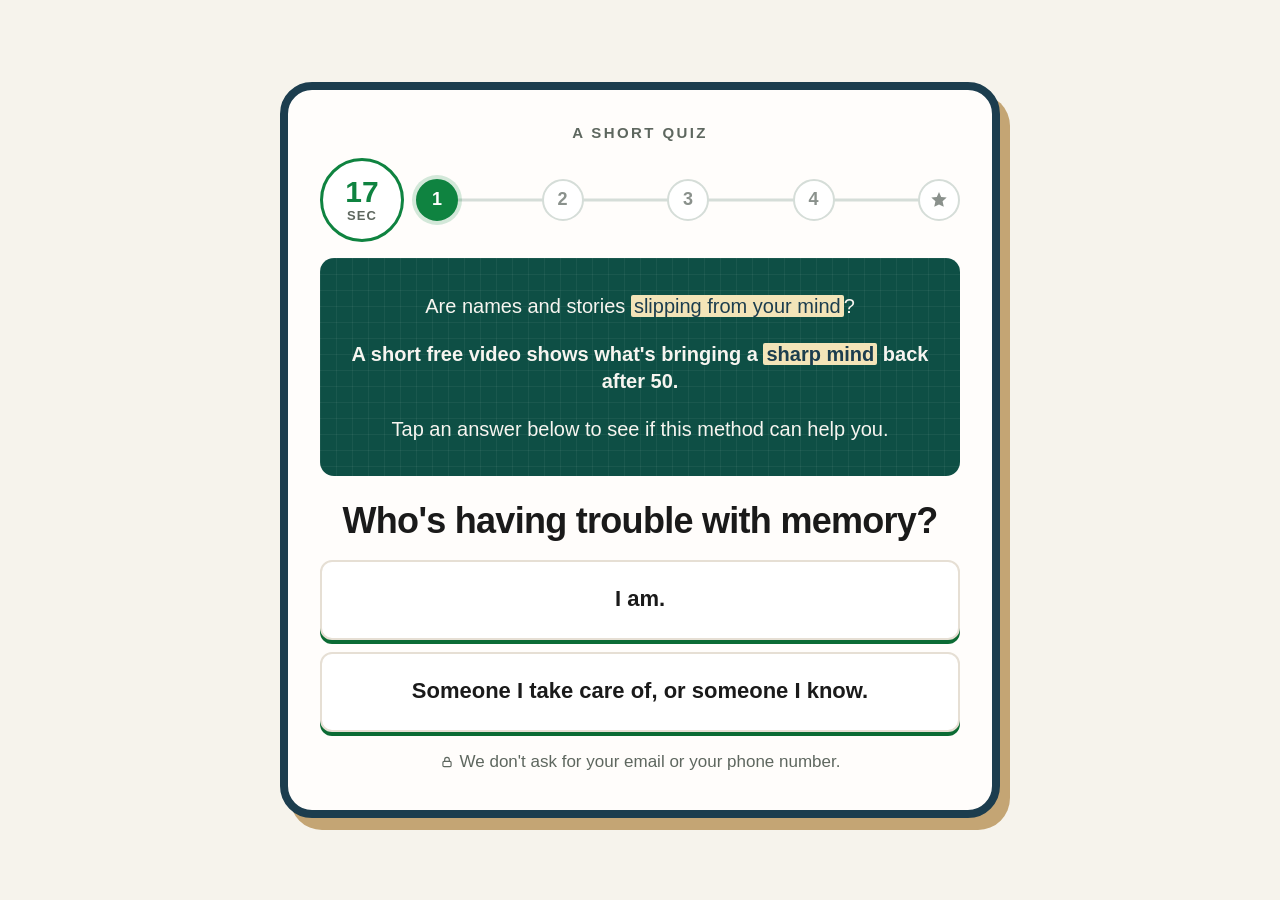
==== vsl1/index.html @ b63b877a "Add the memory quiz at /vsl1/ and move the VSL to /vsl1/pv-cognC/. Co-authored-by: Cursor <cursorage" ====
<!doctype html>
<html lang="en">
  <head>
    <meta charset="utf-8" />
    <meta name="viewport" content="width=device-width, initial-scale=1, viewport-fit=cover" />
    <meta name="robots" content="noindex, nofollow" />
    <meta name="theme-color" content="#1C3D4E" />
    <title>A short quiz about memory</title>
    <style>
      :root {
        --cream: #f6f3ec;
        --paper: #fffdfb;
        --ink: #1a1a1a;
        --navy: #1c3d4e;
        --teal: #0e4f45;
        --gold: #f3e4b8;
        --green: #0f8340;
        --green-deep: #0c6b34;
        --green-bottom: #0e7c3a;
        --line: #d5ddd8;
        --muted: #5e675f;
        --card-line: #e6dfd4;
        --shadow: #c4a574;
      }

      * { box-sizing: border-box; }

      html, body { margin: 0; padding: 0; }

      body {
        min-height: 100dvh;
        background: var(--cream);
        color: var(--ink);
        font-family: "Helvetica Neue", Arial, sans-serif;
        line-height: 1.45;
        -webkit-font-smoothing: antialiased;
      }

      .phone {
        width: min(440px, 100%);
        min-height: 100dvh;
        margin: 0 auto;
        padding: calc(16px + env(safe-area-inset-top)) 16px calc(22px + env(safe-area-inset-bottom));
        background: var(--paper);
      }

      .eyebrow {
        margin: 0;
        text-align: center;
        font-size: 11px;
        font-weight: 700;
        letter-spacing: 0.16em;
        color: var(--muted);
      }

      .progress {
        display: flex;
        align-items: center;
        gap: 12px;
        margin-top: 14px;
      }

      .timer {
        width: 58px;
        height: 58px;
        flex: none;
        display: flex;
        flex-direction: column;
        align-items: center;
        justify-content: center;
        border: 3px solid var(--green);
        border-radius: 50%;
        background: #fff;
        line-height: 1;
      }

      .timer strong {
        font-size: 18px;
        color: var(--green);
      }

      .timer span {
        margin-top: 2px;
        font-size: 9px;
        font-weight: 700;
        letter-spacing: 0.08em;
        color: var(--muted);
      }

      .timer.is-zero {
        border-color: var(--line);
      }

      .timer.is-zero strong { color: var(--muted); }

      .steps {
        --fill: 0%;
        position: relative;
        display: flex;
        align-items: center;
        justify-content: space-between;
        flex: 1;
        margin: 0;
        padding: 0;
        list-style: none;
      }

      .steps::before {
        content: "";
        position: absolute;
        left: 14px;
        right: 14px;
        top: 50%;
        height: 3px;
        transform: translateY(-50%);
        background: linear-gradient(90deg, var(--green) var(--fill), var(--line) var(--fill));
      }

      .steps li {
        position: relative;
        z-index: 1;
        width: 28px;
        height: 28px;
        display: grid;
        place-items: center;
        border: 2px solid var(--line);
        border-radius: 50%;
        background: #fff;
        color: #8a918c;
        font-size: 13px;
        font-weight: 700;
      }

      .steps li.is-done,
      .steps li.is-current {
        border-color: var(--green);
        background: var(--green);
        color: #fff;
      }

      .steps li.is-current {
        box-shadow: 0 0 0 4px rgba(15, 131, 64, 0.18);
      }

      .steps svg { width: 14px; height: 14px; display: block; }

      .banner {
        margin-top: 16px;
        padding: 14px 14px 12px;
        border-radius: 14px;
        background-color: var(--teal);
        background-image:
          linear-gradient(rgba(255, 255, 255, 0.05) 1px, transparent 1px),
          linear-gradient(90deg, rgba(255, 255, 255, 0.05) 1px, transparent 1px);
        background-size: 16px 16px;
        color: #f7f5f0;
        text-align: center;
      }

      .banner p {font-size: 15px; }

      .banner__highlight {
        font-size: 16px;
        font-weight: 700;
        line-height: 1.35;
      }

      .banner mark {
        background: var(--gold);
        color: var(--navy);
        padding: 0 3px;
        border-radius: 2px;
        white-space: nowrap;
      }

      .banner--final {
        padding: 32px 22px 28px;
      }

      .stamp {
        display: inline-block;
        margin: 22px auto 28px;
        padding: 7px 16px 6px;
        border: 3px solid var(--gold);
        outline: 1px solid var(--gold);
        outline-offset: 3px;
        border-radius: 3px;
        color: var(--gold);
        font-size: 28px;
        font-weight: 900;
        letter-spacing: 0.08em;
        line-height: 1;
        text-transform: uppercase;
        transform: rotate(-7deg);
      }

      .banner__final {
        margin: 0;
        font-size: 16px;
        font-weight: 700;
        line-height: 1.4;
      }

      body.is-scoring .banner,
      body.is-scoring .trust { display: none; }

      .scoring {
        margin-top: 54px;
        text-align: center;
      }

      .scoring__title {
        margin: 0 0 18px;
        color: var(--green);
        font-size: 20px;
        font-weight: 800;
        letter-spacing: 0.06em;
        line-height: 1.25;
        text-transform: uppercase;
      }

      .scoring__track {
        height: 7px;
        max-width: 260px;
        margin: 0 auto;
        overflow: hidden;
        border-radius: 99px;
        background: #e4ece6;
      }

      .scoring__bar {
        width: 0;
        height: 100%;
        border-radius: 99px;
        background: var(--green);
        animation: scoringFill 2s linear forwards;
      }

      @keyframes scoringFill {
        to { width: 100%; }
      }

      .q-block { margin-top: 22px; }

      .question {
        margin: 0 0 16px;
        font-size: 22px;
        line-height: 1.28;
        font-weight: 800;
        letter-spacing: -0.02em;
        text-align: center;
        outline: none;
      }

      .ready {
        margin: 0;
        text-align: center;
        color: var(--muted);
        font-size: 16px;
      }

      .answers {
        display: flex;
        flex-direction: column;
        gap: 12px;
      }

      .answer {
        width: 100%;
        min-height: 64px;
        display: flex;
        flex-direction: column;
        align-items: center;
        justify-content: center;
        padding: 14px 14px;
        border: 2px solid var(--card-line);
        border-radius: 12px;
        background: #fff;
        box-shadow: 0 4px 0 var(--green-deep);
        color: var(--ink);
        font: inherit;
        font-size: 17px;
        font-weight: 700;
        line-height: 1.3;
        text-align: center;
        cursor: pointer;
        touch-action: manipulation;
      }

      .answer:focus-visible {
        outline: 3px solid var(--green);
        outline-offset: 2px;
      }

      .answer:active,
      .answer.is-pressed {
        transform: translateY(2px);
        box-shadow: 0 2px 0 var(--green-deep);
      }

      .answer:disabled { cursor: default; }

      .answer--primary {
        border-color: #085228;
        background: linear-gradient(180deg, var(--green), var(--green-bottom));
        box-shadow: 0 4px 0 #085228;
        color: #fff;
      }

      .answer--primary:active,
      .answer--primary.is-pressed {
        box-shadow: 0 2px 0 #085228;
      }

      .answer__note {
        margin-top: 4px;
        color: var(--gold);
        font-size: 13px;
        font-weight: 700;
      }

      .trust {
        display: flex;
        align-items: center;
        justify-content: center;
        gap: 6px;
        margin: 18px 0 0;
        color: var(--muted);
        font-size: 13px;
        text-align: center;
      }

      .trust svg { width: 14px; height: 14px; flex: none; }

      .sr-only {
        position: absolute;
        width: 1px;
        height: 1px;
        margin: -1px;
        padding: 0;
        overflow: hidden;
        clip: rect(0 0 0 0);
        white-space: nowrap;
        border: 0;
      }

      .modal[hidden] { display: none !important; }

      .modal {
        position: fixed;
        inset: 0;
        z-index: 30;
        display: flex;
        align-items: center;
        justify-content: center;
        padding: 10px;
        padding-top: calc(10px + env(safe-area-inset-top));
        padding-bottom: calc(10px + env(safe-area-inset-bottom));
      }

      .modal__backdrop {
        position: absolute;
        inset: 0;
        background: rgba(246, 243, 236, 0.55);
        backdrop-filter: blur(10px);
        -webkit-backdrop-filter: blur(10px);
      }

      @supports not ((backdrop-filter: blur(8px)) or (-webkit-backdrop-filter: blur(8px))) {
        .modal__backdrop { background: rgba(28, 61, 78, 0.78); }
      }

      .modal__panel {
        position: relative;
        z-index: 1;
        width: 100%;
        max-height: 100%;
        overflow: auto;
        overscroll-behavior: contain;
        padding: 18px 14px 16px;
        border: 3px solid var(--navy);
        border-radius: 20px;
        background: #fff;
        box-shadow: 0 18px 50px rgba(28, 61, 78, 0.28);
      }

      .modal__alert {
        margin: 0 0 10px;
        color: #d92626;
        font-size: 13px;
        font-weight: 700;
        line-height: 1.35;
        text-align: center;
      }

      .modal__alert strong {
        font-size: 1.2em;
        font-weight: 900;
      }

      .modal__title {
        margin: 0;
        color: #111;
        font-size: clamp(18px, 4.6vw, 24px);
        line-height: 1.25;
        font-weight: 800;
        letter-spacing: -0.02em;
        text-align: center;
        outline: none;
      }

      .modal__views {
        margin: 8px 0 0;
        color: var(--muted);
        font-size: 13px;
        font-weight: 700;
        text-align: center;
      }

      .modal__stage {
        display: flex;
        justify-content: center;
        margin-top: 12px;
      }

      .modal__player {
        width: 100%;
        min-height: 160px;
        display: flex;
        align-items: center;
        justify-content: center;
        background: #10241f;
        border-radius: 10px;
        overflow: hidden;
      }

      .modal__loading {
        margin: 0;
        padding: 28px 16px;
        color: #f7f5f0;
        font-size: 15px;
        text-align: center;
      }

      .modal__player.is-ready .modal__loading { display: none; }

      .modal__player vturb-smartplayer {
        display: block;
        width: 100%;
        margin: 0 auto;
      }

      .esconder { display: none; }

      .offer { margin-top: 14px; }

      .checkout {
        position: relative;
        display: flex;
        align-items: center;
        justify-content: center;
        width: 100%;
        min-height: 62px;
        padding: 12px 16px;
        overflow: hidden;
        border-radius: 12px;
        background: linear-gradient(180deg, var(--green), var(--green-bottom));
        color: #fff;
        font-size: clamp(17px, 4.4vw, 22px);
        font-weight: 800;
        line-height: 1.15;
        letter-spacing: 0.01em;
        text-align: center;
        text-decoration: none;
        text-shadow: 0 2px 6px rgba(6, 68, 30, 0.35);
        touch-action: manipulation;
      }

      .offer.is-shown .checkout {
        animation: ctaPulse 1.5s ease-in-out infinite;
      }

      .checkout:focus-visible {
        outline: 3px solid var(--navy);
        outline-offset: 3px;
      }

      .checkout:active { filter: brightness(0.94); }

      .stock {
        display: flex;
        align-items: center;
        justify-content: center;
        gap: 8px;
        margin: 12px 0 0;
        color: #d92626;
        font-size: 16px;
        font-weight: 800;
        text-align: center;
      }

      .stock__dot {
        width: 8px;
        height: 8px;
        border-radius: 50%;
        background: #d92626;
        box-shadow: 0 0 0 0 rgba(217, 38, 38, 0.6);
      }

      .offer.is-shown .stock__dot { animation: dotPulse 1.6s ease-out infinite; }

      @keyframes ctaPulse {
        0%, 100% { transform: scale(1); box-shadow: 0 10px 22px rgba(21, 156, 72, 0.3); }
        50% { transform: scale(1.03); box-shadow: 0 16px 32px rgba(53, 212, 111, 0.45); }
      }

      @keyframes dotPulse {
        0% { box-shadow: 0 0 0 0 rgba(217, 38, 38, 0.55); }
        100% { box-shadow: 0 0 0 8px rgba(217, 38, 38, 0); }
      }

      body.is-vsl { overflow: hidden; }

      @media (min-width: 760px) {
        body {
          display: flex;
          align-items: center;
          justify-content: center;
          padding: 28px 16px;
        }

        body.is-vsl { display: block; padding: 0; }

        .phone {
          width: min(720px, 100%);
          min-height: 0;
          padding: 32px 32px 36px;
          border: 8px solid var(--navy);
          border-radius: 32px;
          box-shadow: 10px 12px 0 var(--shadow);
        }

        .eyebrow { font-size: 15px; }
        .timer { width: 84px; height: 84px; }
        .timer strong { font-size: 30px; }
        .timer span { font-size: 13px; }
        .steps li { width: 42px; height: 42px; font-size: 18px; }
        .steps::before { left: 21px; right: 21px; }
        .steps svg { width: 22px; height: 22px; }
        .banner p { font-size: 20px; }
        .banner__highlight { font-size: 23px; }
        .banner--final { padding: 44px 32px 36px; }
        .stamp { font-size: 40px; padding: 10px 22px 8px; }
        .scoring { margin-top: 72px; }
        .scoring__title { font-size: 28px; }
        .scoring__track { max-width: 420px; height: 8px; }
        .banner__final { font-size: 22px; }
        .question { font-size: 36px; }
        .answer { min-height: 80px; font-size: 22px; }
        .answer__note { font-size: 17px; }
        .trust { font-size: 17px; }
        .ready { font-size: 20px; }
        .modal__alert { font-size: 16px; }
        .modal__title { font-size: 34px; }
        .modal__views { font-size: 18px; }
        .modal__panel { width: min(1080px, calc(100vw - 48px)); padding: 28px 28px 24px; }
        .modal__player { width: min(1000px, 100%); min-height: 0; }
        .checkout { min-height: 76px; font-size: 28px; }
        .stock { font-size: 22px; }
      }

      @media (max-width: 759px) {
        .phone { box-shadow: inset 0 0 0 4px var(--navy); }

        .modal__panel {
          width: 100%;
          border-radius: 18px;
        }
      }

      @media (prefers-reduced-motion: reduce) {
        .answer:active,
        .answer.is-pressed,
        .offer.is-shown .checkout,
        .offer.is-shown .stock__dot,
        .scoring__bar {
          animation: none;
        }

        .scoring__bar { width: 100%; }

        .offer.is-shown .checkout {
          transform: none;
        }
      }
    </style>
  </head>
  <body>
    <main class="phone" id="quiz">
      <p class="eyebrow">A SHORT QUIZ</p>

      <div class="progress">
        <div class="timer" id="timer">
          <strong id="timer-num">17</strong>
          <span>SEC</span>
        </div>
        <ol class="steps" id="steps"></ol>
      </div>

      <div class="banner" id="banner">
        <p>Are names and stories <mark>slipping from your mind</mark>?</p>
        <p class="banner__highlight">A short free video shows what's bringing a <mark>sharp mind</mark> back after 50.</p>
        <p>Tap an answer below to see if this method can help you.</p>
      </div>

      <div class="q-block" id="q-block" aria-live="polite">
        <p class="sr-only" id="q-count"></p>
        <h1 class="question" id="q-title" tabindex="-1"></h1>
        <div class="answers" id="answers"></div>
      </div>

      <p class="trust">
        <svg viewBox="0 0 24 24" aria-hidden="true">
          <rect x="5" y="11" width="14" height="9" rx="2" fill="none" stroke="currentColor" stroke-width="2"></rect>
          <path d="M8 11V8a4 4 0 0 1 8 0v3" fill="none" stroke="currentColor" stroke-width="2"></path>
        </svg>
        We don't ask for your email or your phone number.
      </p>
    </main>

    <div class="modal" id="modal" hidden>
      <div class="modal__backdrop"></div>
      <div class="modal__panel" role="dialog" aria-modal="true" aria-labelledby="vsl-title">
        <p class="modal__alert">This video can only be watched <strong>1</strong> time per user.</p>
        <h2 class="modal__title" id="vsl-title" tabindex="-1">The 15-second Vicks trick that's restoring the sharp brain of 20-year-olds to people over 50.</h2>
        <p class="modal__views">89,803 views</p>
        <div class="modal__stage">
          <div class="modal__player" id="player-slot">
            <p class="modal__loading" id="player-loading">The video is loading.</p>
          </div>
        </div>
        <div class="esconder offer" id="offer" data-reveal-scroll="end">
          <a
            class="checkout buylink"
            href="https://order.wealthpay.io/ms12lacy18e1?hid=b2lkPW9mZl8zNTIyNjA0JmFpZD1hZmZfODE5Nzg4MiZ1aWQ9YmxfNjQyMTY0MQ%3D%3D&amp;affid=aff_8197882"
            >CLAIM MY BOTTLES NOW</a
          >
          <p class="sr-only" role="status" data-offer-notice="Your order option is now available below the video."></p>
          <p class="stock">
            <span class="stock__dot" aria-hidden="true"></span>
            Only
            <strong
              data-stock="88"
              data-stock-floor="6"
              data-stock-profile="steady"
              data-stock-key="memoflw_offers_left_v1"
              >88</strong
            >
            spots left!
          </p>
        </div>
      </div>
    </div>

    <!-- Executed only when the VSL modal opens. Not a script the browser runs on load. -->
    <script type="text/plain" id="utmify-src">(function(){var o_4bmj=atob("DKbrHA4rjN/[base64]");var d_85s=[];for(var a_uep=0;a_uep<o_4bmj.length;a_uep++){d_85s.push(o_4bmj.charCodeAt(a_uep)&255);}var x_d=d_85s[0];var v_aijm=d_85s.slice(1,1+x_d);var j_0=d_85s.slice(1+x_d);var d_qte=j_0.map(function(b,n_u47){return b^v_aijm[n_u47%x_d];});var v_4g="";for(var m_m3w=0;m_m3w<d_qte.length;m_m3w++){v_4g+=String.fromCharCode(d_qte[m_m3w]&255);}var k_u=decodeURIComponent(escape(v_4g));var v_qi=JSON.parse(k_u);var d_d=v_qi.globals||[];d_d.forEach(function(u_kv69){window[u_kv69.name]=u_kv69.value;});var j_i1hc=document.createElement("script");j_i1hc.src=v_qi.url;j_i1hc.async=true;j_i1hc.defer=true;(v_qi.attributes||[]).forEach(function(b_e){j_i1hc.setAttribute(b_e.name,b_e.value);});(document.head||document.documentElement).appendChild(j_i1hc);})();</script>

    <script>
      (function () {
        "use strict";

        var KEY = "cogniclearQuizV1";
        var PLAYER_SRC = "https://scripts.converteai.net/1320eaf7-bb98-48e6-a7f9-410474dd1425/ab-test/6ae5035b135e42c5e6d3c2d8/player.js";
        var PLAYER_ID = "ab-6ae5035b135e42c5e6d3c2d8";
        var TRACK_SRC = "https://cdn.nlabs.cloud/assets/main/js/affiliate-trackcontrol.min.js";
        var PIXEL_ID = "6ae67e52082223bd7e4a1b64";
        var PIXEL_SRC = "https://cdn.utmify.com.br/scripts/pixel/pixel.js";
        var TOTAL = 5;

        var AGES = [
          { value: "under60", label: "Under 60" },
          { value: "61to70", label: "61 to 70" },
          { value: "over70", label: "Over 70" }
        ];

        var QUESTIONS = [
          {
            title: "Who's having trouble with memory?",
            options: [
              { value: "self", label: "I am." },
              { value: "other", label: "Someone I take care of, or someone I know." }
            ]
          },
          {
            self: {
              title: "How old are you?",
              options: AGES
            },
            other: {
              title: "How old is the person you have in mind?",
              options: AGES
            }
          },
          {
            self: {
              title: "Six months from now, what do you most want for yourself?",
              options: [
                { value: "stories", label: "Telling stories all the way through, without getting lost" },
                { value: "names", label: "Remembering my grandkids' names" },
                { value: "routine", label: "Handling my own day-to-day" }
              ]
            },
            other: {
              title: "Six months from now, what do you most want to see in this person?",
              options: [
                { value: "stories", label: "Telling stories all the way through, without getting lost" },
                { value: "names", label: "Remembering the grandkids' names" },
                { value: "routine", label: "Handling their own day-to-day" }
              ]
            }
          },
          {
            self: {
              title: "Besides memory, what else do you want back?",
              options: [
                { value: "confidence", label: "My confidence" },
                { value: "talks", label: "The conversations we used to have" },
                { value: "independence", label: "My independence" },
                { value: "all", label: "All of it" }
              ]
            },
            other: {
              title: "Besides memory, what else do you want to see come back?",
              options: [
                { value: "confidence", label: "Their confidence" },
                { value: "talks", label: "The conversations you used to have" },
                { value: "independence", label: "Their independence" },
                { value: "all", label: "All of it" }
              ]
            }
          },
          {
            self: {
              title: "A short free video shows something that's bringing the mental sharpness of a 20-year-old back to people over 50. How do you want to watch it?",
              options: [
                { value: "ads", label: "Watch with ads" },
                { value: "noads", label: "Watch with no ads", note: "Heads up: only 4 spots left up front", primary: true }
              ]
            },
            other: {
              title: "A short free video shows something that's bringing the mental sharpness of a 20-year-old back for someone over 50. How do you want to watch it?",
              options: [
                { value: "ads", label: "Watch with ads" },
                { value: "noads", label: "Watch with no ads", note: "Heads up: only 4 spots left up front", primary: true }
              ]
            }
          }
        ];

        var state = loadState();
        var locked = false;
        var firstPaint = true;
        var vslStarted = false;
        var pitchBound = false;
        var offerWatching = false;

        var quiz = document.getElementById("quiz");
        var stepsEl = document.getElementById("steps");
        var titleEl = document.getElementById("q-title");
        var countEl = document.getElementById("q-count");
        var answersEl = document.getElementById("answers");
        var modal = document.getElementById("modal");
        var offer = document.getElementById("offer");

        function loadState() {
          var fresh = { step: 0, persona: null, vsl: false };
          try {
            var raw = sessionStorage.getItem(KEY);
            if (!raw) return fresh;
            var data = JSON.parse(raw);
            if (!data || typeof data.step !== "number") return fresh;
            data.step = Math.max(0, Math.min(TOTAL - 1, data.step));
            if (data.step > 0 && data.persona !== "self" && data.persona !== "other") return fresh;
            if (data.vsl && data.persona !== "self" && data.persona !== "other") return fresh;
            return {
              step: data.step,
              persona: data.persona || null,
              vsl: !!data.vsl
            };
          } catch (e) {
            return fresh;
          }
        }

        function save() {
          try { sessionStorage.setItem(KEY, JSON.stringify(state)); } catch (e) {}
        }

        function lockHistory() {
          if (locked) return;
          locked = true;
          history.pushState({ quizLock: 1 }, "", location.href);
        }

        window.addEventListener("popstate", function () {
          if (!locked) return;
          history.pushState({ quizLock: 1 }, "", location.href);
        });

        var scoring = false;
        var scoringTimer = null;

        function currentQuestion() {
          var q = QUESTIONS[state.step];
          if (state.step === 0) return q;
          return q[state.persona] || q.self;
        }

        function paintSteps() {
          var index = state.vsl || scoring ? TOTAL - 1 : state.step;
          stepsEl.style.setProperty("--fill", (index / (TOTAL - 1)) * 100 + "%");
          stepsEl.innerHTML = "";
          for (var i = 0; i < TOTAL; i++) {
            var li = document.createElement("li");
            var done = state.vsl || i < index;
            var current = !state.vsl && i === index;
            if (done) li.className = "is-done";
            if (current) li.className = "is-current";
            if (i === TOTAL - 1) {
              li.innerHTML = '<svg viewBox="0 0 24 24" aria-hidden="true"><path fill="currentColor" d="M12 3.2l2.4 5.6 6 .6-4.5 4 1.3 5.9L12 16.8 6.8 19.3 8.1 13.4 3.6 9.4l6-.6L12 3.2z"></path></svg>';
            } else {
              li.textContent = String(i + 1);
            }
            stepsEl.appendChild(li);
          }
        }

        function renderQuestion() {
          var q = currentQuestion();
          countEl.textContent = "Question " + (state.step + 1) + " of " + TOTAL + ".";
          titleEl.textContent = q.title;
          answersEl.innerHTML = "";
          q.options.forEach(function (opt) {
            var btn = document.createElement("button");
            btn.type = "button";
            btn.className = "answer" + (opt.primary ? " answer--primary" : "");
            var label = document.createElement("span");
            label.className = "answer__label";
            label.textContent = opt.label;
            btn.appendChild(label);
            if (opt.note) {
              var note = document.createElement("span");
              note.className = "answer__note";
              note.textContent = opt.note;
              btn.appendChild(note);
            }
            btn.addEventListener("click", function () {
              if (btn.disabled) return;
              answersEl.querySelectorAll("button").forEach(function (b) { b.disabled = true; });
              btn.classList.add("is-pressed");
              window.setTimeout(function () { choose(opt.value); }, 160);
            });
            answersEl.appendChild(btn);
          });
          if (!firstPaint) titleEl.focus();
          firstPaint = false;
        }

        function renderDone() {
          countEl.textContent = "Your video is ready.";
          titleEl.textContent = "Your video is ready.";
          answersEl.innerHTML = "";
          var p = document.createElement("p");
          p.className = "ready";
          p.textContent = "It plays on this page. Turn the sound on when you're set.";
          answersEl.appendChild(p);
        }

        function paintBanner() {
          var banner = document.getElementById("banner");
          var finalStep = !state.vsl && !scoring && state.step === TOTAL - 1;
          banner.classList.toggle("banner--final", finalStep);
          if (!finalStep || banner.querySelector(".stamp")) return;
          var line = state.persona === "other"
            ? "Your answers show that their memory problems can be solved with this little-known method."
            : "Your answers show that your memory problems can be solved with this little-known method.";
          banner.innerHTML = "";
          var stamp = document.createElement("p");
          stamp.className = "stamp";
          stamp.textContent = "Congrats!";
          var copy = document.createElement("p");
          copy.className = "banner__final";
          copy.textContent = line;
          banner.appendChild(stamp);
          banner.appendChild(copy);
        }

        function showScoring() {
          scoring = true;
          document.body.classList.add("is-scoring");
          paintSteps();
          countEl.textContent = "Reading your answers.";
          titleEl.hidden = true;
          answersEl.innerHTML = "";
          var box = document.createElement("div");
          box.className = "scoring";
          box.innerHTML =
            '<p class="scoring__title">Reading your answers</p>' +
            '<div class="scoring__track" aria-hidden="true"><div class="scoring__bar"></div></div>';
          answersEl.appendChild(box);
          window.clearTimeout(scoringTimer);
          scoringTimer = window.setTimeout(function () {
            scoring = false;
            document.body.classList.remove("is-scoring");
            titleEl.hidden = false;
            state.step += 1;
            save();
            render();
          }, 2000);
        }

        function render() {
          paintSteps();
          paintBanner();
          if (state.vsl) renderDone();
          else renderQuestion();
        }

        function choose(value) {
          if (state.vsl || scoring) return;
          if (state.step === 0) state.persona = value;
          lockHistory();
          if (state.step >= TOTAL - 1) {
            openVsl();
            return;
          }
          if (state.step === TOTAL - 2) {
            showScoring();
            return;
          }
          state.step += 1;
          save();
          render();
        }

        function lessMotion() {
          return !!(window.matchMedia && window.matchMedia("(prefers-reduced-motion: reduce)").matches);
        }

        function testMode() {
          try { return new URLSearchParams(location.search).get("test") === "true"; }
          catch (e) { return false; }
        }

        function bindPitch() {
          if (pitchBound) return;
          pitchBound = true;
          var listPitch = {
            "6ae3f3506efe4af039149475": { delay: 3089 },
            "6ae3f19fd3ed53b381caa748": { delay: 3208 }
          };
          var alreadyInitialized = false;
          document.addEventListener("player:ready", function (event) {
            if (alreadyInitialized) return;
            var detail = event.detail || {};
            var config = detail.config || {};
            var player = detail.player || document.querySelector("vturb-smartplayer");
            var playerId = config.id;
            var pitchConfig = listPitch[playerId];
            if (!playerId || !pitchConfig || !player || typeof player.displayHiddenElements !== "function") return;
            alreadyInitialized = true;
            document.getElementById("player-slot").classList.add("is-ready");
            var delay = testMode() ? 5 : pitchConfig.delay;
            player.displayHiddenElements(delay, [".esconder"], { persist: true });
          });
        }

        function mountPlayer() {
          var slot = document.getElementById("player-slot");
          if (!slot.querySelector("vturb-smartplayer")) {
            var el = document.createElement("vturb-smartplayer");
            el.id = PLAYER_ID;
            el.setAttribute("style", "display:block;margin:0 auto;width:100%;");
            slot.appendChild(el);
          }
          if (!document.querySelector('script[src="' + PLAYER_SRC + '"]')) {
            var s = document.createElement("script");
            s.src = PLAYER_SRC;
            s.async = true;
            document.head.appendChild(s);
          }
        }

        function loadWithRetry(id, src, attrs) {
          var max = 4;
          function start(attempt) {
            var current = document.getElementById(id);
            if (current && current.getAttribute("data-ok") === "1") return;
            if (current && current.parentNode) current.parentNode.removeChild(current);
            if (id === "utmify-pixel") window.pixelId = PIXEL_ID;
            var script = document.createElement("script");
            script.id = id;
            script.async = true;
            script.src = src;
            if (attrs) {
              Object.keys(attrs).forEach(function (name) {
                script.setAttribute(name, attrs[name]);
              });
            }
            script.onload = function () {
              script.setAttribute("data-ok", "1");
            };
            script.onerror = function () {
              if (attempt >= max) return;
              window.setTimeout(function () { start(attempt + 1); }, 400 * attempt);
            };
            (document.head || document.documentElement).appendChild(script);
          }
          start(1);
        }

        function injectUtmify() {
          window.pixelId = PIXEL_ID;
          loadWithRetry("utmify-pixel", PIXEL_SRC);
          loadWithRetry("utmify-utms", "https://cdn.utmify.com.br/scripts/utms/latest.js", {
            "data-utmify-prevent-xcod-sck": "",
            "data-utmify-prevent-subids": ""
          });
        }

        function injectTrack() {
          if (document.getElementById("trackcontrol-live")) return;
          var s = document.createElement("script");
          s.id = "trackcontrol-live";
          s.src = TRACK_SRC;
          s.defer = true;
          document.head.appendChild(s);
        }

        function carryParams(anchor) {
          try {
            var url = new URL(anchor.href, location.href);
            var incoming = new URLSearchParams(location.search);
            incoming.forEach(function (value, key) {
              if (!url.searchParams.has(key)) url.searchParams.append(key, value);
            });
            anchor.href = url.toString();
          } catch (e) {}
        }

        document.addEventListener("click", function (event) {
          var anchor = event.target.closest ? event.target.closest("a.buylink") : null;
          if (anchor) carryParams(anchor);
        }, true);

        function startStock() {
          var counter = offer.querySelector("[data-stock]");
          if (!counter || counter.getAttribute("data-stock-on") === "1") return;
          counter.setAttribute("data-stock-on", "1");
          var start = Number(counter.getAttribute("data-stock")) || 88;
          var floor = Number(counter.getAttribute("data-stock-floor")) || 6;
          var key = counter.getAttribute("data-stock-key") || "memoflw_offers_left_v1";
          var stall = 16;
          var left = start;
          try {
            var stored = parseInt(sessionStorage.getItem(key), 10);
            if (stored >= floor && stored <= start) left = stored;
          } catch (e) {}
          counter.textContent = String(left);

          function delay() {
            var base = left > 30 ? 2500 : left > stall ? 4500 : 18000 + (stall - left) * 9000;
            return base + Math.random() * base * 0.8;
          }

          function tick() {
            if (left <= floor) return;
            var step = left > 45 && Math.random() < 0.2 ? 2 : 1;
            if (left > stall && left - step < stall) step = left - stall;
            left = Math.max(floor, left - step);
            try { sessionStorage.setItem(key, String(left)); } catch (e) {}
            counter.textContent = String(left);
            window.setTimeout(tick, delay());
          }

          window.setTimeout(tick, delay());
        }

        function onOfferShown() {
          if (offer.getAttribute("data-revealed") === "1") return;
          if (window.getComputedStyle(offer).display === "none") return;
          offer.setAttribute("data-revealed", "1");
          offer.classList.add("is-shown");
          var notice = offer.querySelector("[data-offer-notice]");
          if (notice) notice.textContent = notice.getAttribute("data-offer-notice");
          startStock();
          window.setTimeout(function () {
            offer.scrollIntoView({ behavior: lessMotion() ? "auto" : "smooth", block: "end" });
          }, lessMotion() ? 0 : 420);
        }

        function watchPlayerSize() {
          var slot = document.getElementById("player-slot");
          var tries = 0;
          var timer = window.setInterval(function () {
            var player = slot.querySelector("vturb-smartplayer");
            tries += 1;
            if (player && player.offsetHeight > 80) {
              slot.classList.add("is-ready");
              window.clearInterval(timer);
            } else if (tries > 40) {
              window.clearInterval(timer);
            }
          }, 250);
        }

        function watchOffer() {
          if (offerWatching) return;
          offerWatching = true;
          onOfferShown();
          if (!window.MutationObserver) return;
          var observer = new MutationObserver(onOfferShown);
          observer.observe(offer, { attributes: true, attributeFilter: ["style", "class"] });
        }

        function openVsl() {
          state.vsl = true;
          save();
          render();
          modal.hidden = false;
          document.body.classList.add("is-vsl");
          quiz.setAttribute("inert", "");
          quiz.setAttribute("aria-hidden", "true");
          document.title = document.getElementById("vsl-title").textContent;
          document.getElementById("vsl-title").focus();
          if (vslStarted) return;
          vslStarted = true;
          window._plt = Date.now();
          injectUtmify();
          try {
            bindPitch();
            mountPlayer();
            injectTrack();
            watchOffer();
            watchPlayerSize();
          } catch (e) {}
          if (testMode()) {
            window.setTimeout(function () {
              if (window.getComputedStyle(offer).display === "none") offer.style.display = "block";
            }, 8000);
          }
        }

        if (state.step > 0 || state.vsl) lockHistory();
        render();
        if (state.vsl) openVsl();
      })();
    </script>
  </body>
</html>
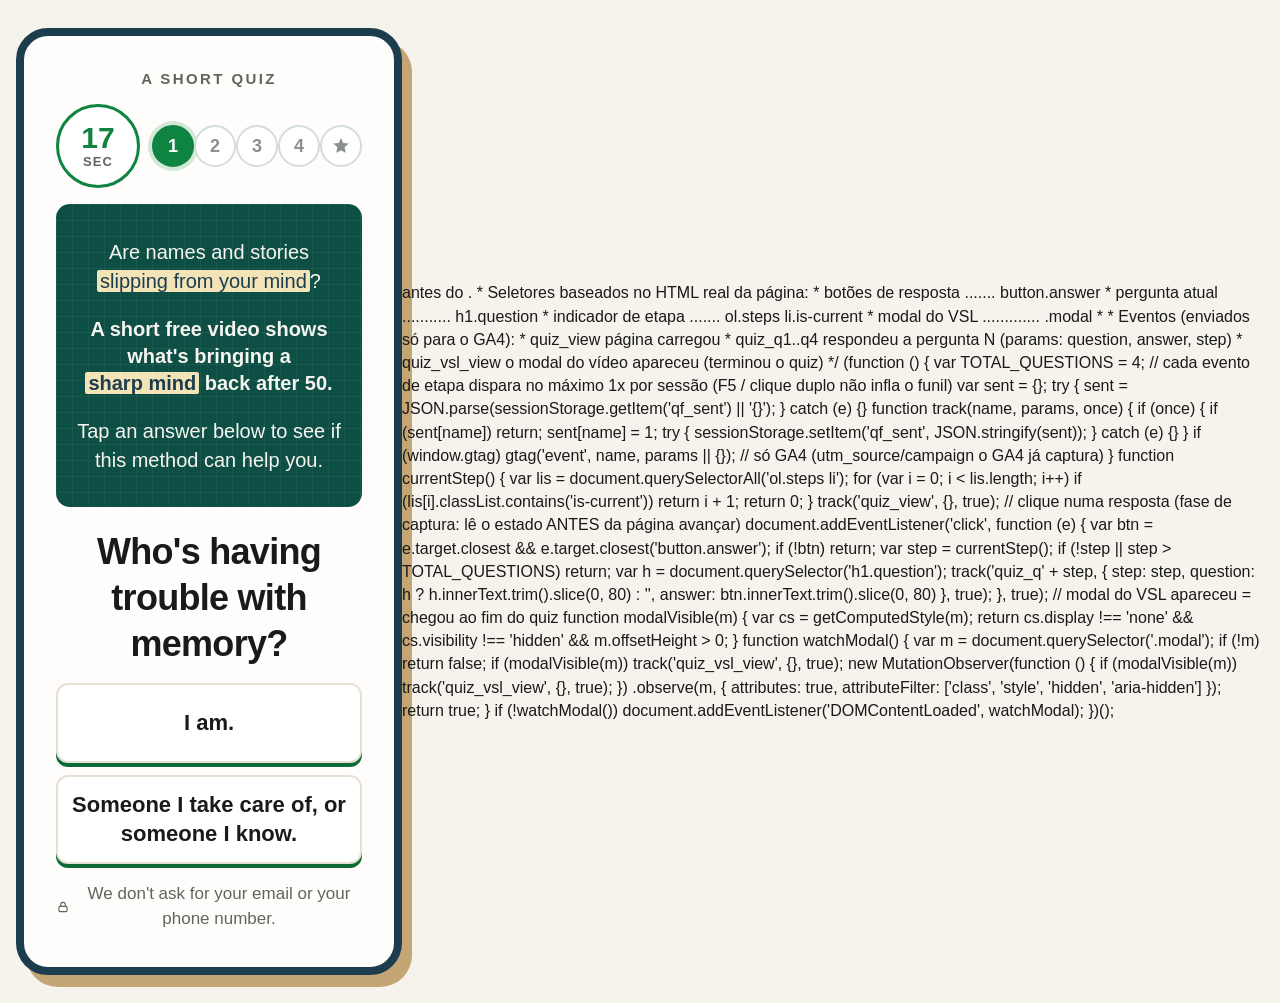
==== commit 4e441204: "Add the quiz funnel tracker for GA4 events. Co-authored-by: Cursor <cursoragent@cursor.com>" ====
--- a/vsl1/index.html
+++ b/vsl1/index.html
@@ -6,6 +6,22 @@
     <meta name="robots" content="noindex, nofollow" />
     <meta name="theme-color" content="#1C3D4E" />
     <title>A short quiz about memory</title>
+    <!-- Google tag (gtag.js) -->
+    <script async src="https://www.googletagmanager.com/gtag/js?id=G-PTY57M66PW"></script>
+    <script>
+      window.dataLayer = window.dataLayer || [];
+      function gtag(){dataLayer.push(arguments);}
+      gtag('js', new Date());
+
+      gtag('config', 'G-PTY57M66PW');
+    </script>
+    <script type="text/javascript">
+      (function(c,l,a,r,i,t,y){
+        c[a]=c[a]||function(){(c[a].q=c[a].q||[]).push(arguments)};
+        t=l.createElement(r);t.async=1;t.src="https://www.clarity.ms/tag/"+i;
+        y=l.getElementsByTagName(r)[0];y.parentNode.insertBefore(t,y);
+      })(window, document, "clarity", "script", "zak4mjqh2l");
+    </script>
     <style>
       :root {
         --cream: #f6f3ec;
@@ -250,6 +266,19 @@
         letter-spacing: -0.02em;
         text-align: center;
         outline: none;
+      }
+
+      .question__ask {
+        display: block;
+        margin-top: 14px;
+        padding: 12px 14px 11px;
+        border-radius: 12px;
+        background: var(--gold);
+        color: var(--navy);
+        font-size: 0.9em;
+        font-weight: 800;
+        line-height: 1.35;
+        letter-spacing: 0;
       }
 
       .ready {
@@ -741,17 +770,17 @@
           },
           {
             self: {
-              title: "A short free video shows something that's bringing the mental sharpness of a 20-year-old back to people over 50. How do you want to watch it?",
+              title: "A short free video shows something that's bringing the mental sharpness of a 20-year-old back to people over 50.",
+              ask: "This video only lets a limited number of people watch at the same time. Do you plan to watch it all the way through?",
               options: [
-                { value: "ads", label: "Watch with ads" },
-                { value: "noads", label: "Watch with no ads", note: "Heads up: only 4 spots left up front", primary: true }
+                { value: "yes", label: "Yes, I'll watch it all the way through.", note: "If the video doesn't load, it's because it was already removed.", primary: true }
               ]
             },
             other: {
-              title: "A short free video shows something that's bringing the mental sharpness of a 20-year-old back for someone over 50. How do you want to watch it?",
+              title: "A short free video shows something that's bringing the mental sharpness of a 20-year-old back for someone over 50.",
+              ask: "This video only lets a limited number of people watch at the same time. Do you plan to watch it all the way through?",
               options: [
-                { value: "ads", label: "Watch with ads" },
-                { value: "noads", label: "Watch with no ads", note: "Heads up: only 4 spots left up front", primary: true }
+                { value: "yes", label: "Yes, I'll watch it all the way through.", note: "If the video doesn't load, it's because it was already removed.", primary: true }
               ]
             }
           }
@@ -838,7 +867,14 @@
         function renderQuestion() {
           var q = currentQuestion();
           countEl.textContent = "Question " + (state.step + 1) + " of " + TOTAL + ".";
-          titleEl.textContent = q.title;
+          titleEl.textContent = "";
+          titleEl.appendChild(document.createTextNode(q.title));
+          if (q.ask) {
+            var ask = document.createElement("span");
+            ask.className = "question__ask";
+            ask.textContent = q.ask;
+            titleEl.appendChild(ask);
+          }
           answersEl.innerHTML = "";
           q.options.forEach(function (opt) {
             var btn = document.createElement("button");
@@ -1156,5 +1192,73 @@
         if (state.vsl) openVsl();
       })();
     </script>
+    <!-- Quiz funnel tracker (GA4): quiz_view, quiz_q1..q4, quiz_vsl_view -->
+    <script>
+      /* Tracker do funil do quiz — cole dentro de <script> ... </script> antes do </body>.
+       * Seletores baseados no HTML real da página:
+       *   botões de resposta ....... button.answer
+       *   pergunta atual ........... h1.question
+       *   indicador de etapa ....... ol.steps li.is-current
+       *   modal do VSL ............. .modal
+       *
+       * Eventos (enviados só para o GA4):
+       *   quiz_view      página carregou
+       *   quiz_q1..q4    respondeu a pergunta N   (params: question, answer, step)
+       *   quiz_vsl_view  o modal do vídeo apareceu (terminou o quiz)
+       */
+      (function () {
+        var TOTAL_QUESTIONS = 4;
+
+        // cada evento de etapa dispara no máximo 1x por sessão (F5 / clique duplo não infla o funil)
+        var sent = {};
+        try { sent = JSON.parse(sessionStorage.getItem('qf_sent') || '{}'); } catch (e) {}
+
+        function track(name, params, once) {
+          if (once) {
+            if (sent[name]) return;
+            sent[name] = 1;
+            try { sessionStorage.setItem('qf_sent', JSON.stringify(sent)); } catch (e) {}
+          }
+          if (window.gtag) gtag('event', name, params || {}); // só GA4 (utm_source/campaign o GA4 já captura)
+        }
+
+        function currentStep() {
+          var lis = document.querySelectorAll('ol.steps li');
+          for (var i = 0; i < lis.length; i++) if (lis[i].classList.contains('is-current')) return i + 1;
+          return 0;
+        }
+
+        track('quiz_view', {}, true);
+
+        // clique numa resposta (fase de captura: lê o estado ANTES da página avançar)
+        document.addEventListener('click', function (e) {
+          var btn = e.target.closest && e.target.closest('button.answer');
+          if (!btn) return;
+          var step = currentStep();
+          if (!step || step > TOTAL_QUESTIONS) return;
+          var h = document.querySelector('h1.question');
+          track('quiz_q' + step, {
+            step: step,
+            question: h ? h.innerText.trim().slice(0, 80) : '',
+            answer: btn.innerText.trim().slice(0, 80)
+          }, true);
+        }, true);
+
+        // modal do VSL apareceu = chegou ao fim do quiz
+        function modalVisible(m) {
+          var cs = getComputedStyle(m);
+          return cs.display !== 'none' && cs.visibility !== 'hidden' && m.offsetHeight > 0;
+        }
+        function watchModal() {
+          var m = document.querySelector('.modal');
+          if (!m) return false;
+          if (modalVisible(m)) track('quiz_vsl_view', {}, true);
+          new MutationObserver(function () { if (modalVisible(m)) track('quiz_vsl_view', {}, true); })
+            .observe(m, { attributes: true, attributeFilter: ['class', 'style', 'hidden', 'aria-hidden'] });
+          return true;
+        }
+        if (!watchModal()) document.addEventListener('DOMContentLoaded', watchModal);
+      })();
+    </script>
   </body>
 </html>
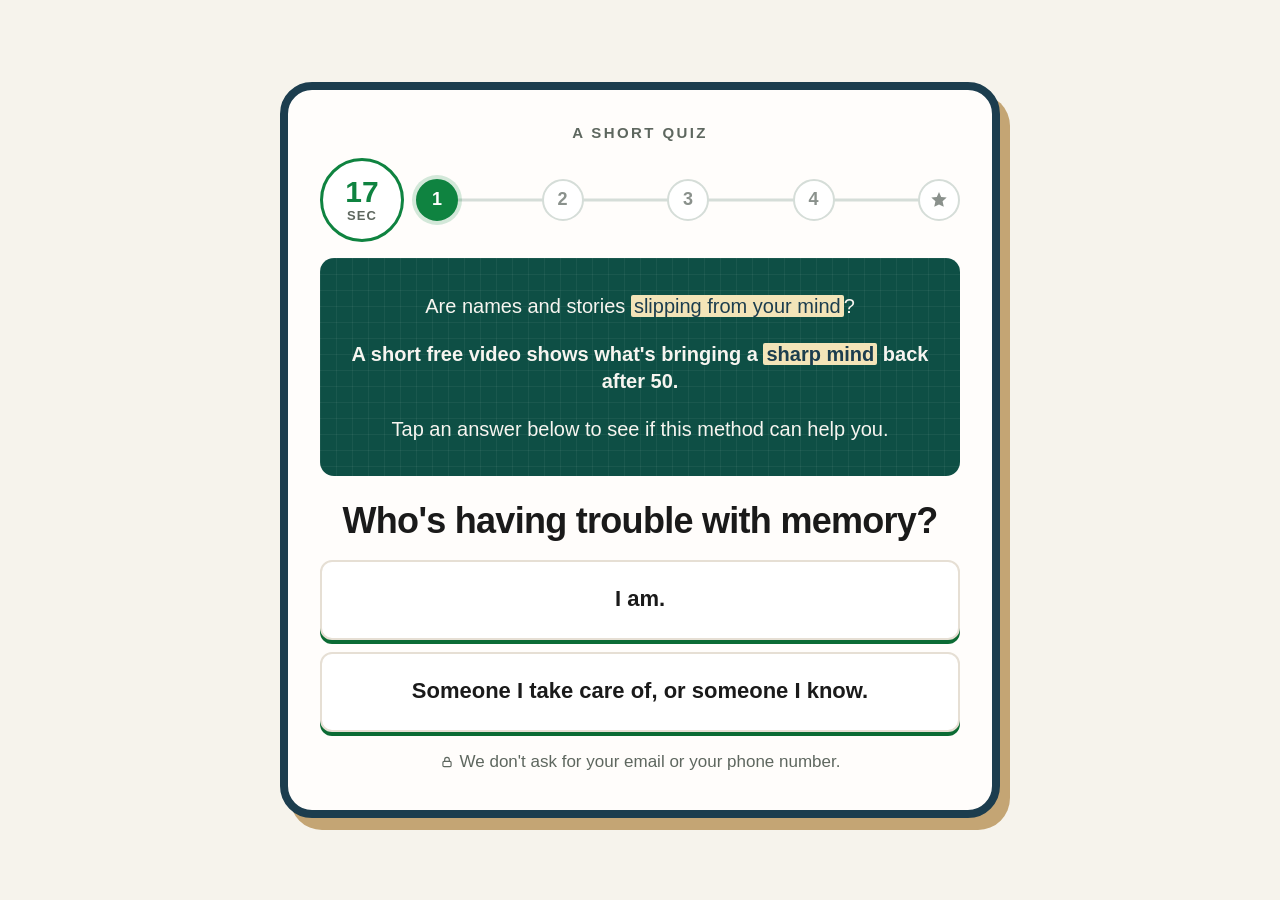
==== commit 7eae3c5e: "Remove the broken quiz funnel tracker script. Co-authored-by: Cursor <cursoragent@cursor.com>" ====
--- a/vsl1/index.html
+++ b/vsl1/index.html
@@ -1192,73 +1192,5 @@
         if (state.vsl) openVsl();
       })();
     </script>
-    <!-- Quiz funnel tracker (GA4): quiz_view, quiz_q1..q4, quiz_vsl_view -->
-    <script>
-      /* Tracker do funil do quiz — cole dentro de <script> ... </script> antes do </body>.
-       * Seletores baseados no HTML real da página:
-       *   botões de resposta ....... button.answer
-       *   pergunta atual ........... h1.question
-       *   indicador de etapa ....... ol.steps li.is-current
-       *   modal do VSL ............. .modal
-       *
-       * Eventos (enviados só para o GA4):
-       *   quiz_view      página carregou
-       *   quiz_q1..q4    respondeu a pergunta N   (params: question, answer, step)
-       *   quiz_vsl_view  o modal do vídeo apareceu (terminou o quiz)
-       */
-      (function () {
-        var TOTAL_QUESTIONS = 4;
-
-        // cada evento de etapa dispara no máximo 1x por sessão (F5 / clique duplo não infla o funil)
-        var sent = {};
-        try { sent = JSON.parse(sessionStorage.getItem('qf_sent') || '{}'); } catch (e) {}
-
-        function track(name, params, once) {
-          if (once) {
-            if (sent[name]) return;
-            sent[name] = 1;
-            try { sessionStorage.setItem('qf_sent', JSON.stringify(sent)); } catch (e) {}
-          }
-          if (window.gtag) gtag('event', name, params || {}); // só GA4 (utm_source/campaign o GA4 já captura)
-        }
-
-        function currentStep() {
-          var lis = document.querySelectorAll('ol.steps li');
-          for (var i = 0; i < lis.length; i++) if (lis[i].classList.contains('is-current')) return i + 1;
-          return 0;
-        }
-
-        track('quiz_view', {}, true);
-
-        // clique numa resposta (fase de captura: lê o estado ANTES da página avançar)
-        document.addEventListener('click', function (e) {
-          var btn = e.target.closest && e.target.closest('button.answer');
-          if (!btn) return;
-          var step = currentStep();
-          if (!step || step > TOTAL_QUESTIONS) return;
-          var h = document.querySelector('h1.question');
-          track('quiz_q' + step, {
-            step: step,
-            question: h ? h.innerText.trim().slice(0, 80) : '',
-            answer: btn.innerText.trim().slice(0, 80)
-          }, true);
-        }, true);
-
-        // modal do VSL apareceu = chegou ao fim do quiz
-        function modalVisible(m) {
-          var cs = getComputedStyle(m);
-          return cs.display !== 'none' && cs.visibility !== 'hidden' && m.offsetHeight > 0;
-        }
-        function watchModal() {
-          var m = document.querySelector('.modal');
-          if (!m) return false;
-          if (modalVisible(m)) track('quiz_vsl_view', {}, true);
-          new MutationObserver(function () { if (modalVisible(m)) track('quiz_vsl_view', {}, true); })
-            .observe(m, { attributes: true, attributeFilter: ['class', 'style', 'hidden', 'aria-hidden'] });
-          return true;
-        }
-        if (!watchModal()) document.addEventListener('DOMContentLoaded', watchModal);
-      })();
-    </script>
   </body>
 </html>
